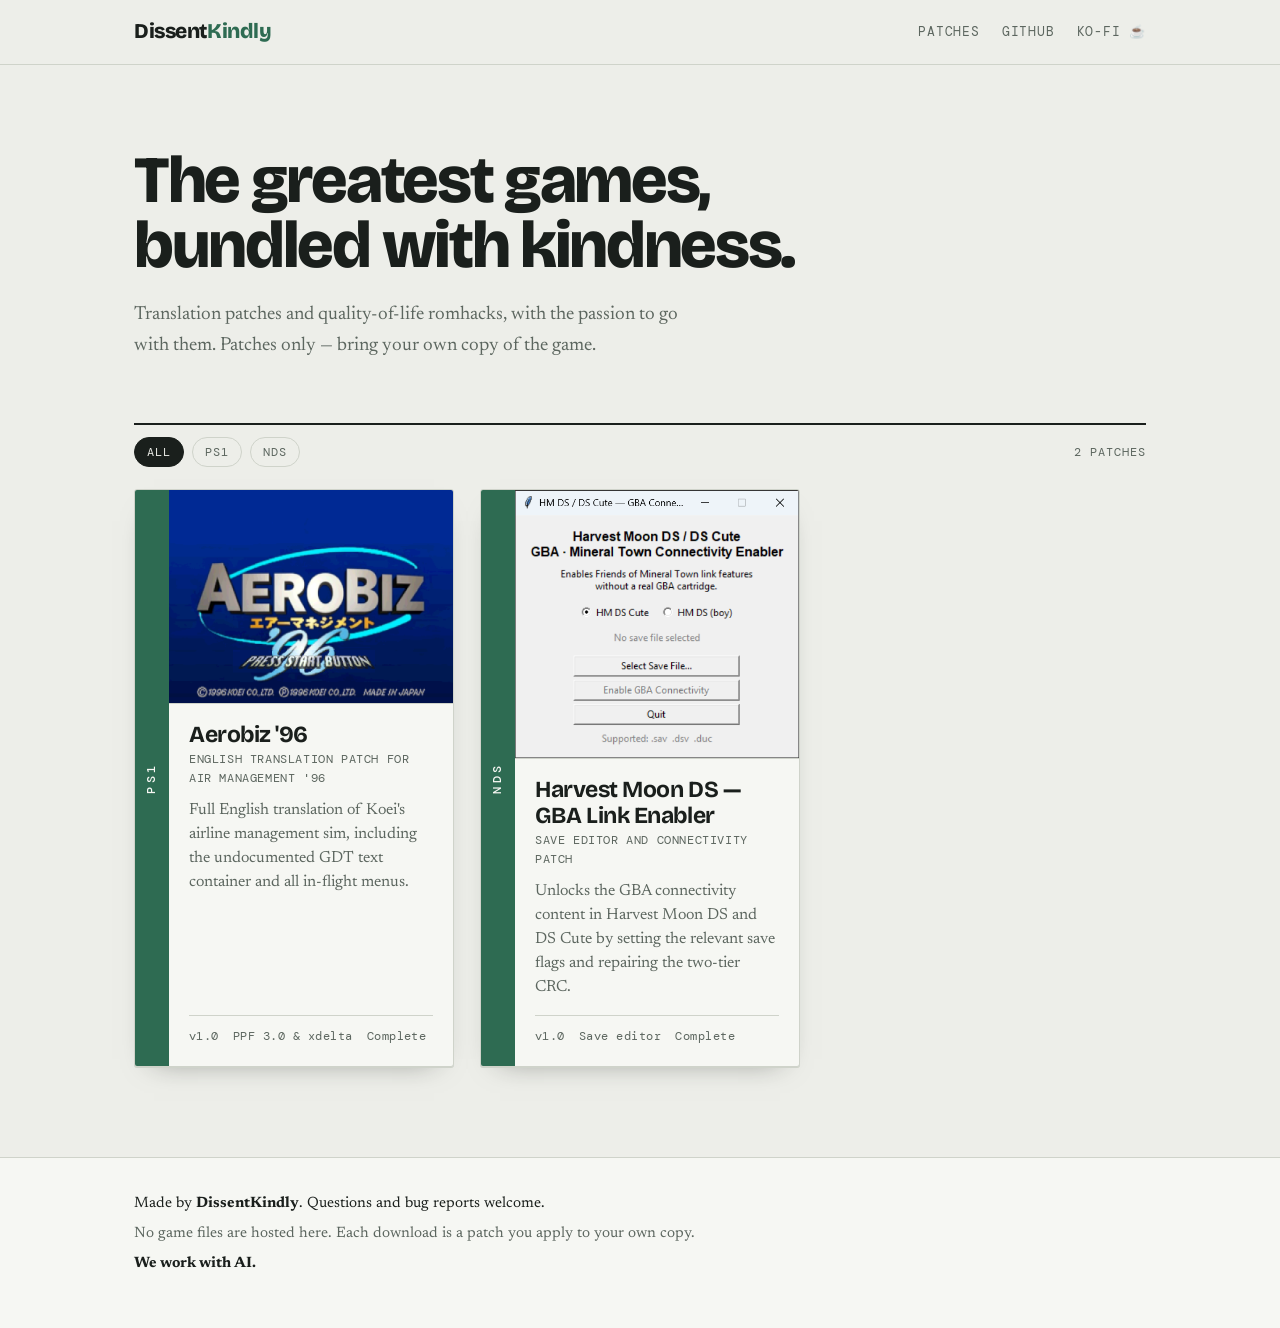
==== index.html @ d74bfd68 "Add initial files via upload" ====
<!DOCTYPE html>
<html lang="en">
<head>
<meta charset="utf-8">
<meta name="viewport" content="width=device-width, initial-scale=1">

<!-- EDIT THESE TWO LINES -->
<title>DissentKindly — Translation Patches & ROM Hacks</title>
<meta name="description" content="Translation patches and romhacks for retro consoles.">

<link rel="preconnect" href="https://fonts.googleapis.com">
<link rel="preconnect" href="https://fonts.gstatic.com" crossorigin>
<link href="https://fonts.googleapis.com/css2?family=Bricolage+Grotesque:opsz,wght@12..96,600;12..96,800&family=DM+Mono:wght@400;500&family=Newsreader:opsz,wght@6..72,400;6..72,500&display=swap" rel="stylesheet">
<link rel="stylesheet" href="assets/style.css">
</head>
<body>

<header class="masthead">
  <div class="wrap masthead-in">
    <a class="wordmark" href="index.html">
      <!-- EDIT: your site name -->
      Dissent<span>Kindly</span>
    </a>
    <nav class="masthead-nav">
      <!-- EDIT or delete these links -->
      <a href="#shelf">Patches</a>
      <a href="https://github.com/DissentKindly" target="_blank" rel="noopener">GitHub</a>
	  <a href="https://ko-fi.com/dissentkindly" target="_blank" rel="noopener">Ko-fi &#9749</a>
    </nav>
  </div>
</header>

<section class="hero">
  <div class="wrap">
    <!-- EDIT: your headline and intro -->
    <h1 class="hero-title">The greatest games,<br>bundled with kindness.</h1>
    <p class="hero-lede">Translation patches and quality-of-life romhacks, with the
      passion to go with them. Patches only — bring your own copy of the game.</p>
  </div>
</section>

<section class="shelf" id="shelf">
  <div class="wrap">
    <div class="shelf-bar">
      <div class="filters" id="filters"></div>
      <span class="count" id="count"></span>
    </div>
    <div class="grid" id="grid"></div>
  </div>
</section>

<footer class="foot">
  <div class="wrap foot-in">
    <!-- EDIT: your name and contact -->
    <p>Made by <b>DissentKindly</b>. Questions and bug reports welcome.</p>
    <p class="foot-legal">No game files are hosted here. Each download is a patch you
      apply to your own copy.</p>
	<p class="foot-ai"><b>We work with AI.</b></p>
  </div>
</footer>

<script src="data/mods.js"></script>
<script src="assets/app.js"></script>
</body>
</html>
---- assets/style.css ----
/* ============================================================
   Patch Shelf — stylesheet
   Change colours in one place: the :root block below.
   ============================================================ */

:root{
  --paper:      #EDEEE9;   /* page background, cool manual stock  */
  --paper-2:    #F6F7F3;   /* cards                               */
  --ink:        #1A1F1C;   /* main text                           */
  --ink-soft:   #5C665F;   /* secondary text                      */
  --rule:       #CFD3CA;   /* hairlines and borders               */
  --jade:       #2E6B52;   /* primary accent: links, spine labels */
  --jade-dim:   #DCE7E0;   /* jade at 8%, for fills               */
  --plum:       #5B2A45;   /* download buttons only               */

  --shadow: 0 1px 0 var(--rule), 0 12px 28px -20px rgba(26,31,28,.55);
  --radius: 3px;

  --display: "Bricolage Grotesque", "Arial Black", system-ui, sans-serif;
  --body:    "Newsreader", Georgia, "Times New Roman", serif;
  --mono:    "DM Mono", ui-monospace, "SF Mono", Consolas, monospace;
}

*{ box-sizing: border-box; }

html{ -webkit-text-size-adjust: 100%; }

body{
  margin:0;
  background: var(--paper);
  color: var(--ink);
  font-family: var(--body);
  font-size: 18px;
  line-height: 1.6;
}

img{ max-width:100%; display:block; }

a{ color: var(--jade); text-decoration-thickness: 1px; text-underline-offset: 3px; }
a:hover{ color: var(--ink); }

:focus-visible{
  outline: 2px solid var(--jade);
  outline-offset: 3px;
}

.wrap{
  width:100%;
  max-width: 1060px;
  margin: 0 auto;
  padding: 0 24px;
}

/* ---------- masthead ---------- */

.masthead{
  border-bottom: 1px solid var(--rule);
  background: var(--paper);
  position: sticky; top:0; z-index: 20;
}
.masthead-in{
  display:flex; align-items:center; justify-content:space-between;
  gap:16px; height:64px;
}
.wordmark{
  font-family: var(--display);
  font-weight: 800;
  font-size: 21px;
  letter-spacing: -0.02em;
  color: var(--ink);
  text-decoration: none;
}
.wordmark span{ color: var(--jade); }
.masthead-nav{
  display:flex; gap:22px;
  font-family: var(--mono);
  font-size: 13px;
  text-transform: uppercase;
  letter-spacing: .06em;
}
.masthead-nav a{ text-decoration:none; color: var(--ink-soft); }
.masthead-nav a:hover{ color: var(--jade); }

/* ---------- hero ---------- */

.hero{ padding: 84px 0 62px; }
.hero-title{
  font-family: var(--display);
  font-weight: 800;
  font-size: clamp(36px, 6.1vw, 66px);
  line-height: .98;
  letter-spacing: -0.035em;
  margin: 0 0 22px;
  max-width: 21ch;
}
.hero-lede{
  margin:0;
  max-width: 56ch;
  font-size: 19px;
  color: var(--ink-soft);
}

/* ---------- shelf bar ---------- */

.shelf{ padding-bottom: 90px; }
.shelf-bar{
  display:flex; align-items:center; justify-content:space-between;
  gap:16px; flex-wrap: wrap;
  border-top: 2px solid var(--ink);
  padding: 12px 0 22px;
}
.filters{ display:flex; gap:8px; flex-wrap:wrap; }
.filter{
  font-family: var(--mono);
  font-size: 12px;
  letter-spacing: .08em;
  text-transform: uppercase;
  padding: 6px 12px;
  border: 1px solid var(--rule);
  border-radius: 100px;
  background: transparent;
  color: var(--ink-soft);
  cursor: pointer;
}
.filter:hover{ border-color: var(--jade); color: var(--jade); }
.filter[aria-pressed="true"]{
  background: var(--ink); border-color: var(--ink); color: var(--paper);
}
.count{
  font-family: var(--mono); font-size: 12px;
  letter-spacing: .08em; text-transform: uppercase;
  color: var(--ink-soft);
}

/* ---------- grid of cards ---------- */

.grid{
  display:grid;
  grid-template-columns: repeat(auto-fill, minmax(300px, 1fr));
  gap: 26px;
}

.card{
  display:flex;
  background: var(--paper-2);
  border: 1px solid var(--rule);
  border-radius: var(--radius);
  overflow:hidden;
  text-decoration:none;
  color: inherit;
  box-shadow: var(--shadow);
  transition: transform .18s ease, box-shadow .18s ease;
}
.card:hover{
  transform: translateY(-3px);
  box-shadow: 0 1px 0 var(--rule), 0 22px 36px -22px rgba(26,31,28,.6);
}
.card:hover .card-title{ color: var(--jade); }

/* the spine: the one signature element */
.spine{
  flex: 0 0 34px;
  background: var(--jade);
  color: var(--paper-2);
  display:flex; align-items:center; justify-content:center;
}
.spine span{
  writing-mode: vertical-rl;
  transform: rotate(180deg);
  font-family: var(--mono);
  font-weight: 500;
  font-size: 12px;
  letter-spacing: .3em;
  text-transform: uppercase;
}

.card-body{ flex:1; min-width:0; display:flex; flex-direction:column; }
.card-shot{
  aspect-ratio: 4 / 3;
  background: var(--jade-dim);
  border-bottom: 1px solid var(--rule);
}
.card-shot img{ width:100%; height:100%; object-fit: cover; }
.card-text{ padding: 18px 20px 20px; display:flex; flex-direction:column; flex:1; }
.card-title{
  font-family: var(--display);
  font-weight: 700;
  font-size: 23px;
  line-height: 1.12;
  letter-spacing: -0.02em;
  margin: 0 0 2px;
  transition: color .18s ease;
}
.card-sub{
  font-family: var(--mono);
  font-size: 12px;
  letter-spacing: .05em;
  text-transform: uppercase;
  color: var(--ink-soft);
  margin: 0 0 10px;
}
.card-blurb{
  margin:0 0 16px;
  font-size: 16px;
  line-height:1.5;
  color: var(--ink-soft);
}
.card-meta{
  margin-top:auto;
  display:flex; gap:14px; flex-wrap:wrap;
  border-top: 1px solid var(--rule);
  padding-top: 11px;
  font-family: var(--mono);
  font-size: 12px;
  letter-spacing: .04em;
  color: var(--ink-soft);
}

/* ---------- mod detail ---------- */

.detail-head{ padding: 62px 0 0; }
.crumb{
  font-family: var(--mono); font-size: 12px;
  letter-spacing:.08em; text-transform:uppercase;
  text-decoration:none; color: var(--ink-soft);
}
.crumb:hover{ color: var(--jade); }

.tag-row{ display:flex; gap:8px; flex-wrap:wrap; margin: 26px 0 14px; }
.tag{
  font-family: var(--mono); font-size: 12px;
  letter-spacing:.1em; text-transform:uppercase;
  padding: 4px 10px; border-radius:100px;
  background: var(--jade); color: var(--paper-2);
}
.tag.ghost{ background: transparent; color: var(--ink-soft); border:1px solid var(--rule); }

.detail-title{
  font-family: var(--display);
  font-weight: 800;
  font-size: clamp(36px, 6.4vw, 64px);
  line-height: .98;
  letter-spacing: -0.035em;
  margin: 0 0 8px;
  max-width: 18ch;
}
.detail-sub{
  margin:0 0 36px;
  font-size: 20px;
  color: var(--ink-soft);
}

/* record card */
.record{
  display:grid;
  grid-template-columns: repeat(auto-fit, minmax(190px, 1fr));
  gap:0;
  border: 1px solid var(--rule);
  border-radius: var(--radius);
  background: var(--paper-2);
  overflow:hidden;
  margin-bottom: 22px;
}
.rec{
  padding: 14px 18px;
  border-right: 1px solid var(--rule);
  border-bottom: 1px solid var(--rule);
}
.rec dt{
  font-family: var(--mono); font-size: 11px;
  letter-spacing:.12em; text-transform:uppercase;
  color: var(--ink-soft);
  margin: 0 0 3px;
}
.rec dd{
  margin:0;
  font-family: var(--mono);
  font-size: 14px;
  overflow-wrap: anywhere;
}
.rec.rec-wide{ grid-column: 1 / -1; }
.rec.rec-wide dd{ font-size: 13px; }

.dl{
  display:inline-flex; align-items:baseline; gap:12px;
  background: var(--plum);
  color: #F6F7F3;
  text-decoration:none;
  padding: 15px 26px;
  border-radius: var(--radius);
  font-family: var(--display);
  font-weight: 700;
  font-size: 19px;
  letter-spacing: -0.01em;
  transition: background .18s ease;
}
.dl:hover{ background: #431E33; color:#F6F7F3; }
.dl small{
  font-family: var(--mono); font-weight:400; font-size: 12px;
  letter-spacing:.06em; opacity:.8;
}

/* gallery */
.gallery{
  display:grid;
  grid-template-columns: repeat(auto-fit, minmax(260px, 1fr));
  gap:14px;
  margin: 46px 0 0;
}
.shot{
  border:1px solid var(--rule); border-radius: var(--radius);
  background: var(--paper-2); padding:0; cursor: zoom-in;
  overflow:hidden; text-align:left;
}
.shot img{ width:100%; aspect-ratio: 4/3; object-fit: cover; }
.shot figcaption{
  font-family: var(--mono); font-size: 12px; color: var(--ink-soft);
  padding: 9px 12px; border-top:1px solid var(--rule);
}

/* prose sections */
.section{ padding: 54px 0 0; }
.section h2{
  font-family: var(--mono);
  font-weight: 500;
  font-size: 12px;
  letter-spacing: .16em;
  text-transform: uppercase;
  color: var(--ink-soft);
  border-top: 2px solid var(--ink);
  padding-top: 10px;
  margin: 0 0 18px;
}
.prose{ max-width: 62ch; }
.prose p{ margin: 0 0 16px; }
.prose ul{ margin:0; padding-left: 20px; max-width: 62ch; }
.prose li{ margin-bottom: 8px; }
.prose ol{
  counter-reset: step; list-style:none; margin:0; padding:0; max-width: 62ch;
}
.prose ol li{
  counter-increment: step;
  position: relative;
  padding-left: 46px;
  margin-bottom: 16px;
}
.prose ol li::before{
  content: counter(step, decimal-leading-zero);
  position:absolute; left:0; top:1px;
  font-family: var(--mono); font-size: 13px;
  color: var(--jade);
  border: 1px solid var(--rule);
  border-radius: var(--radius);
  padding: 1px 7px;
  background: var(--paper-2);
}

.detail-end{ padding-bottom: 90px; }

/* ---------- lightbox ---------- */

.lightbox[hidden]{ display:none; }
.lightbox{
  position: fixed; inset:0; z-index: 60;
  background: rgba(26,31,28,.93);
  display:flex; flex-direction:column;
  align-items:center; justify-content:center; gap:16px;
  padding: 28px;
}
.lightbox img{ max-width: min(1100px, 94vw); max-height: 78vh; object-fit: contain; }
.lb-cap{
  font-family: var(--mono); font-size: 13px; color: #C9D2CB; margin:0;
}
.lb-close{
  position:absolute; top:18px; right:18px;
  font-family: var(--mono); font-size: 12px;
  letter-spacing:.1em; text-transform:uppercase;
  background: transparent; color:#EDEEE9;
  border:1px solid rgba(237,238,233,.45);
  border-radius: 100px; padding: 7px 15px; cursor:pointer;
}
.lb-close:hover{ background: rgba(237,238,233,.12); }

/* ---------- footer ---------- */

.foot{ border-top: 1px solid var(--rule); background: var(--paper-2); }
.foot-in{ padding: 34px 24px 46px; }
.foot p{ margin: 0 0 6px; font-size: 15px; }
.foot-legal{ color: var(--ink-soft); font-size: 14px; }

/* ---------- empty state ---------- */

.empty{
  border: 1px dashed var(--rule);
  border-radius: var(--radius);
  padding: 42px 26px;
  text-align:center;
  color: var(--ink-soft);
}

/* ---------- small screens ---------- */

@media (max-width: 620px){
  body{ font-size: 17px; }
  .hero{ padding: 54px 0 42px; }
  .rec{ border-right: none; }
}

@media (prefers-reduced-motion: reduce){
  *{ transition: none !important; animation: none !important; }
  .card:hover{ transform: none; }
}
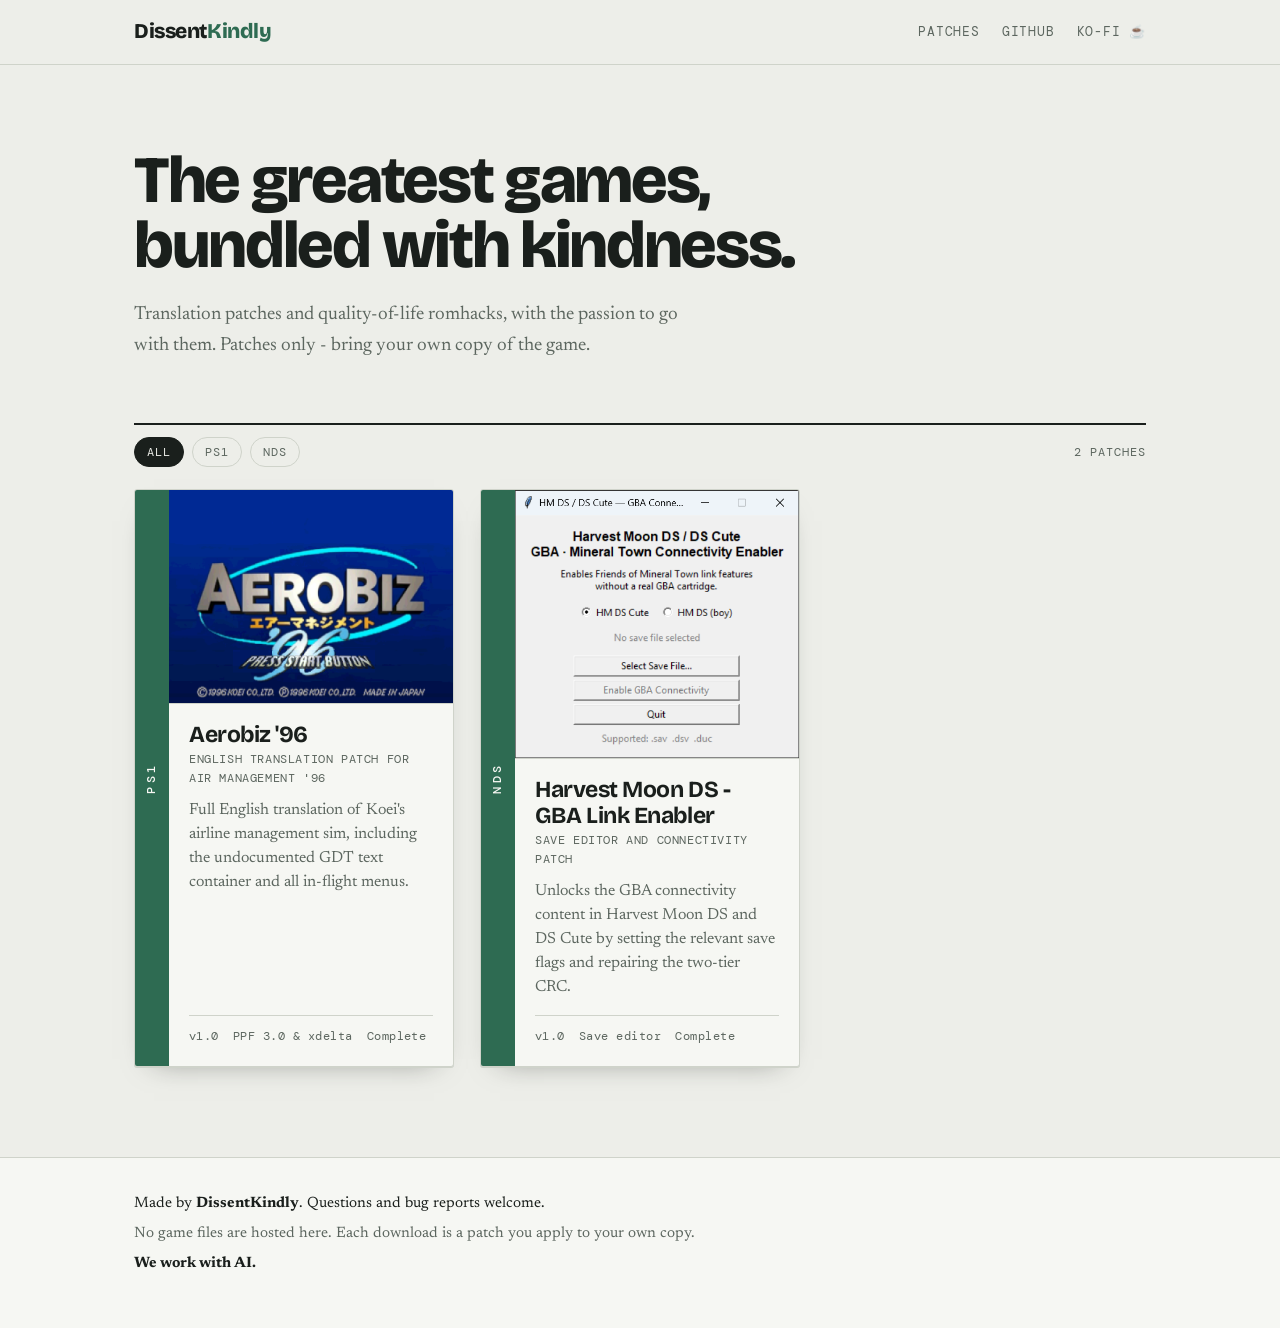
==== commit ccd5e957: "Add files via upload" ====
--- a/index.html
+++ b/index.html
@@ -5,7 +5,7 @@
 <meta name="viewport" content="width=device-width, initial-scale=1">
 
 <!-- EDIT THESE TWO LINES -->
-<title>DissentKindly — Translation Patches & ROM Hacks</title>
+<title>DissentKindly - Translation Patches & ROM Hacks</title>
 <meta name="description" content="Translation patches and romhacks for retro consoles.">
 
 <link rel="preconnect" href="https://fonts.googleapis.com">
@@ -35,7 +35,7 @@
     <!-- EDIT: your headline and intro -->
     <h1 class="hero-title">The greatest games,<br>bundled with kindness.</h1>
     <p class="hero-lede">Translation patches and quality-of-life romhacks, with the
-      passion to go with them. Patches only — bring your own copy of the game.</p>
+      passion to go with them. Patches only - bring your own copy of the game.</p>
   </div>
 </section>
 
